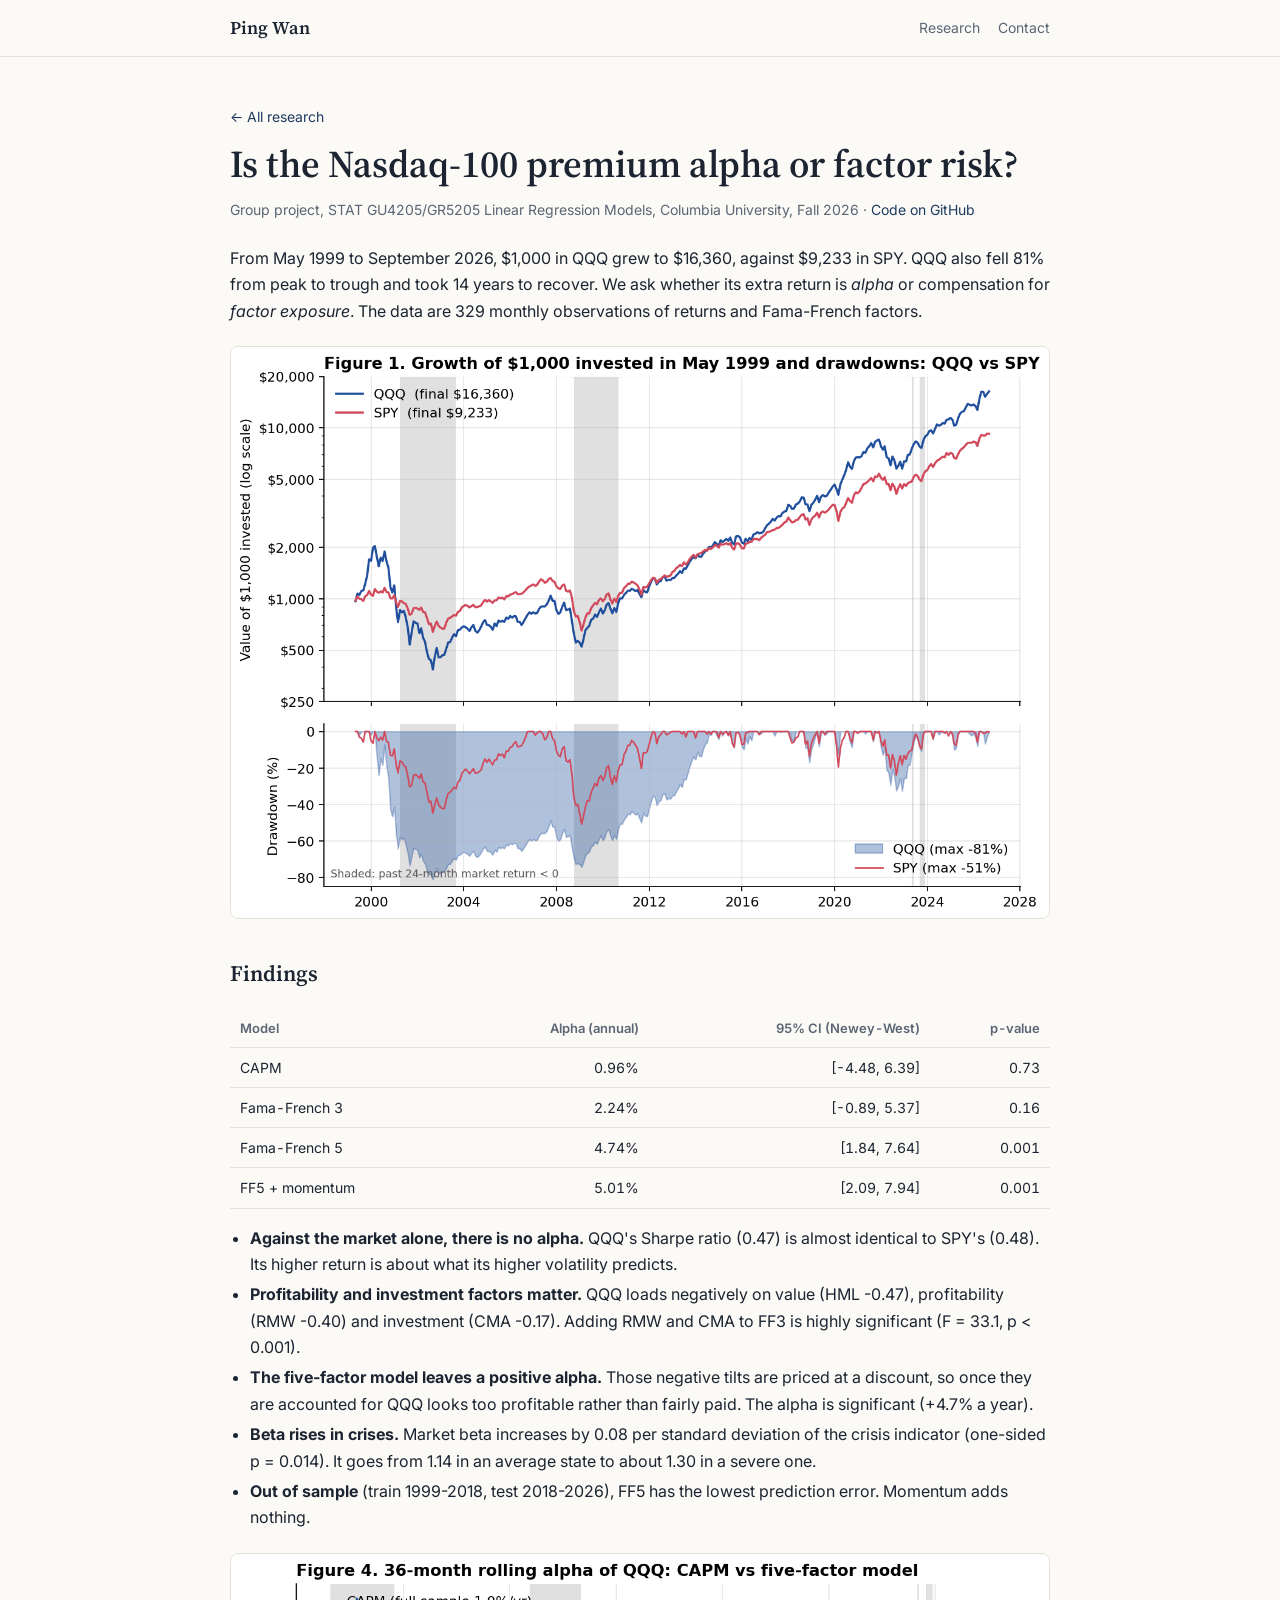
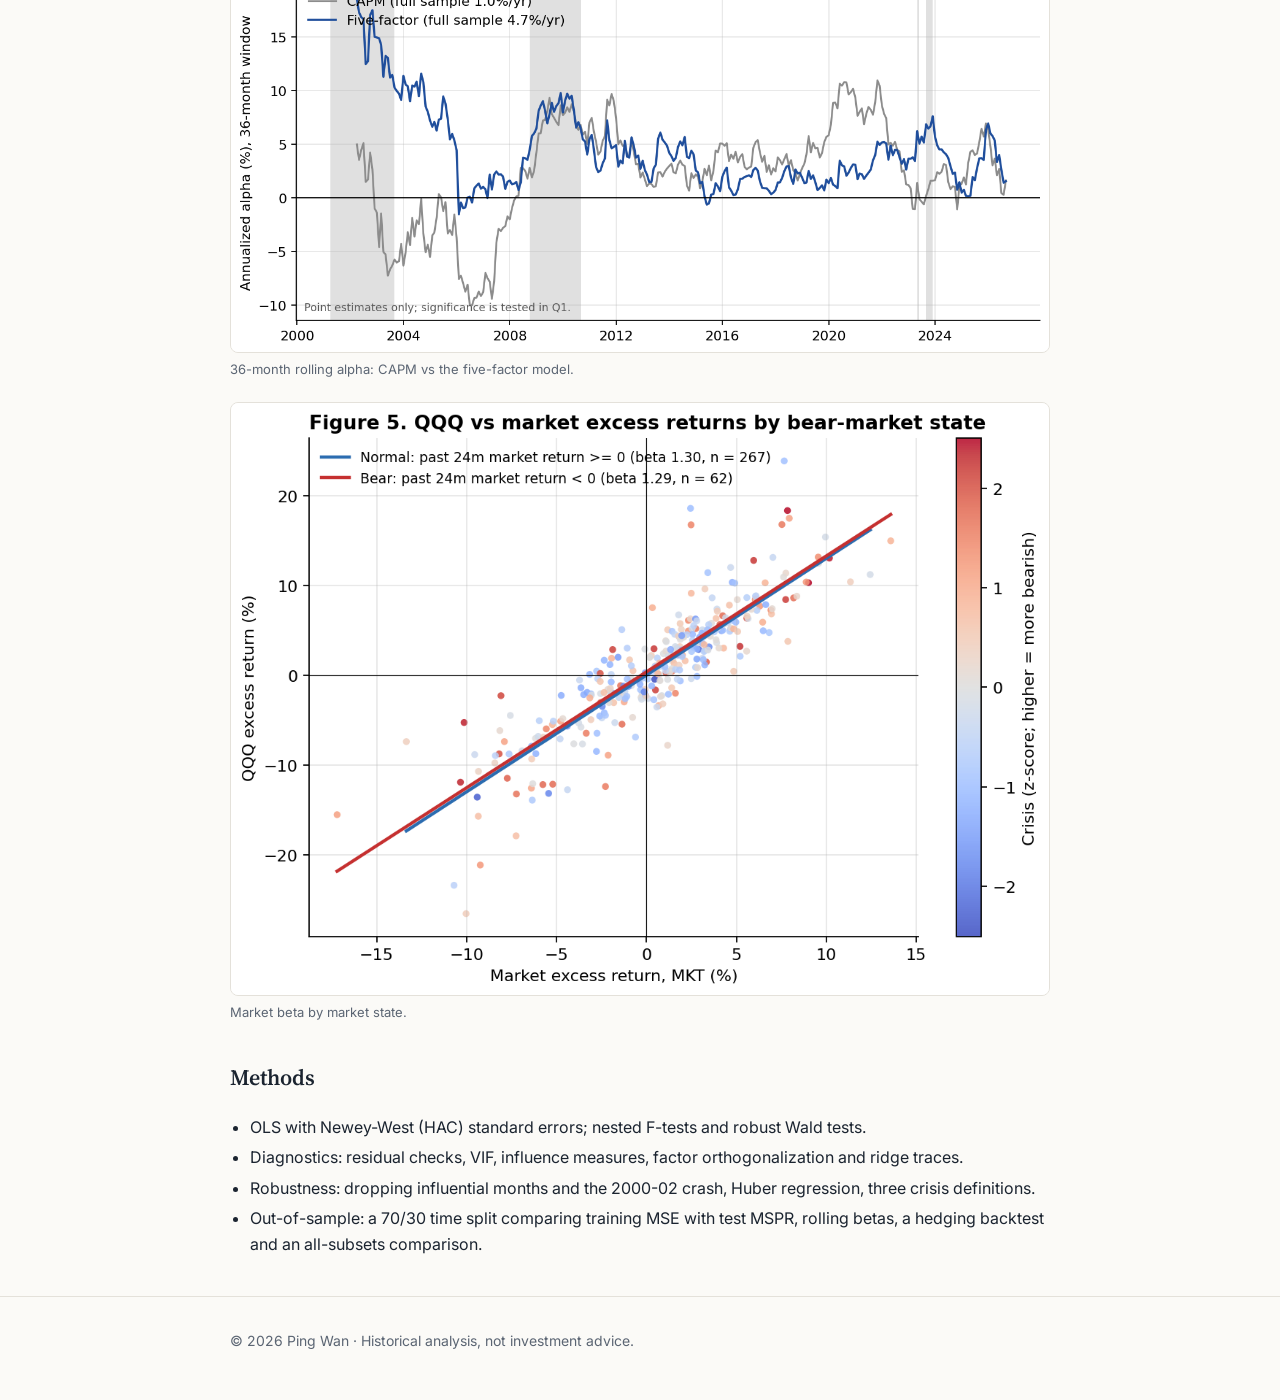
==== projects/qqq-factors.html @ c75c5f50 "Personal website: home page and four research pages Co-Authored-By: Claude Opus 5.5 <noreply@anthrop" ====
<!doctype html>
<html lang="en">
<head>
<meta charset="utf-8">
<meta name="viewport" content="width=device-width, initial-scale=1">
<title>QQQ Factor Analysis · Ping Wan</title>
<meta name="description" content="Is the Nasdaq-100 premium alpha or factor risk? Fama-French regressions on QQQ vs SPY, 1999-2026.">
<link href="https://fonts.googleapis.com/css2?family=Inter:wght@400;500;600&family=Source+Serif+4:opsz,wght@8..60,600&display=swap" rel="stylesheet">
<link rel="stylesheet" href="../assets/style.css">
</head>
<body>
<header class="site"><div class="wrap"><a class="name" href="../">Ping Wan</a><nav><a href="../#research">Research</a><a href="../#contact">Contact</a></nav></div></header>
<main class="wrap">
<article>
  <p class="back"><a href="../#research">← All research</a></p>
  <h1>Is the Nasdaq-100 premium alpha or factor risk?</h1>
  <p class="meta">Group project, STAT GU4205/GR5205 Linear Regression Models, Columbia University, Fall 2026 · <a href="https://github.com/wwwppppinnewyork/qqq-factor-analysis">Code on GitHub</a></p>

  <p>From May 1999 to September 2026, $1,000 in QQQ grew to $16,360, against $9,233 in SPY. QQQ also fell 81% from peak to trough and took 14 years to recover. We ask whether its extra return is <em>alpha</em> or compensation for <em>factor exposure</em>. The data are 329 monthly observations of returns and Fama-French factors.</p>

  <figure><img class="fig" src="../assets/img/qqq_growth.png" alt="Growth of 1,000 dollars in QQQ and SPY with drawdowns, 1999 to 2026" loading="lazy"></figure>

  <h2>Findings</h2>
  <div class="table-wrap"><table>
    <tr><th>Model</th><th class="num">Alpha (annual)</th><th class="num">95% CI (Newey-West)</th><th class="num">p-value</th></tr>
    <tr><td>CAPM</td><td class="num">0.96%</td><td class="num">[-4.48, 6.39]</td><td class="num">0.73</td></tr>
    <tr><td>Fama-French 3</td><td class="num">2.24%</td><td class="num">[-0.89, 5.37]</td><td class="num">0.16</td></tr>
    <tr><td>Fama-French 5</td><td class="num">4.74%</td><td class="num">[1.84, 7.64]</td><td class="num">0.001</td></tr>
    <tr><td>FF5 + momentum</td><td class="num">5.01%</td><td class="num">[2.09, 7.94]</td><td class="num">0.001</td></tr>
  </table></div>
  <ul class="tight">
    <li><strong>Against the market alone, there is no alpha.</strong> QQQ's Sharpe ratio (0.47) is almost identical to SPY's (0.48). Its higher return is about what its higher volatility predicts.</li>
    <li><strong>Profitability and investment factors matter.</strong> QQQ loads negatively on value (HML -0.47), profitability (RMW -0.40) and investment (CMA -0.17). Adding RMW and CMA to FF3 is highly significant (F = 33.1, p &lt; 0.001).</li>
    <li><strong>The five-factor model leaves a positive alpha.</strong> Those negative tilts are priced at a discount, so once they are accounted for QQQ looks too profitable rather than fairly paid. The alpha is significant (+4.7% a year).</li>
    <li><strong>Beta rises in crises.</strong> Market beta increases by 0.08 per standard deviation of the crisis indicator (one-sided p = 0.014). It goes from 1.14 in an average state to about 1.30 in a severe one.</li>
    <li><strong>Out of sample</strong> (train 1999-2018, test 2018-2026), FF5 has the lowest prediction error. Momentum adds nothing.</li>
  </ul>

  <figure><img class="fig" src="../assets/img/qqq_rolling_alpha.png" alt="36-month rolling alpha of QQQ under CAPM and the five-factor model" loading="lazy"><figcaption>36-month rolling alpha: CAPM vs the five-factor model.</figcaption></figure>
  <figure><img class="fig" src="../assets/img/qqq_beta_state.png" alt="QQQ market beta by market state" loading="lazy"><figcaption>Market beta by market state.</figcaption></figure>

  <h2>Methods</h2>
  <ul class="tight">
    <li>OLS with Newey-West (HAC) standard errors; nested F-tests and robust Wald tests.</li>
    <li>Diagnostics: residual checks, VIF, influence measures, factor orthogonalization and ridge traces.</li>
    <li>Robustness: dropping influential months and the 2000-02 crash, Huber regression, three crisis definitions.</li>
    <li>Out-of-sample: a 70/30 time split comparing training MSE with test MSPR, rolling betas, a hedging backtest and an all-subsets comparison.</li>
  </ul>
</article>
</main>
<footer><div class="wrap">© 2026 Ping Wan · Historical analysis, not investment advice.</div></footer>
</body>
</html>
---- assets/style.css ----
:root {
  --bg: #fbfaf7;
  --surface: #ffffff;
  --ink: #1b2430;
  --muted: #5b6573;
  --line: #e4e1da;
  --accent: #1f3a5f;
  --accent-soft: #e8eef6;
  --pos: #1d7a4f;
  --neg: #b23b3b;
  --serif: "Source Serif 4", Georgia, "Times New Roman", serif;
  --sans: "Inter", -apple-system, BlinkMacSystemFont, "Segoe UI", Roboto, sans-serif;
  --mono: "JetBrains Mono", ui-monospace, SFMono-Regular, Menlo, monospace;
}
@media (prefers-color-scheme: dark) {
  :root {
    --bg: #12161c;
    --surface: #1a2028;
    --ink: #e6e8eb;
    --muted: #9aa3ae;
    --line: #2a313b;
    --accent: #8fb3e0;
    --accent-soft: #1f2a38;
    --pos: #5cc28f;
    --neg: #e07a7a;
  }
  img.fig { background: #fff; }
}
* { box-sizing: border-box; }
html { -webkit-text-size-adjust: 100%; }
body {
  margin: 0;
  background: var(--bg);
  color: var(--ink);
  font: 16px/1.65 var(--sans);
}
a { color: var(--accent); text-decoration: none; border-bottom: 1px solid transparent; }
a:hover { border-bottom-color: currentColor; }
.wrap { max-width: 860px; margin: 0 auto; padding: 0 20px; }

header.site {
  border-bottom: 1px solid var(--line);
  background: var(--bg);
  position: sticky; top: 0; z-index: 10;
}
header.site .wrap { display: flex; align-items: center; justify-content: space-between; height: 56px; gap: 16px; }
header.site .name { font-family: var(--serif); font-weight: 600; font-size: 18px; color: var(--ink); }
header.site nav { display: flex; gap: 18px; font-size: 14px; flex-wrap: wrap; }
header.site nav a { color: var(--muted); }
header.site nav a:hover { color: var(--accent); }

.hero { padding: 64px 0 40px; }
.hero h1 { font-family: var(--serif); font-weight: 600; font-size: clamp(32px, 6vw, 44px); line-height: 1.15; margin: 0 0 12px; letter-spacing: -0.01em; }
.hero .lede { font-size: 18px; color: var(--muted); max-width: 640px; margin: 0 0 20px; }
.links { display: flex; flex-wrap: wrap; gap: 10px; }
.btn {
  display: inline-flex; align-items: center; gap: 6px;
  padding: 7px 14px; border: 1px solid var(--line); border-radius: 999px;
  font-size: 14px; color: var(--ink); background: var(--surface);
}
.btn:hover { border-color: var(--accent); color: var(--accent); }

section { padding: 36px 0; border-top: 1px solid var(--line); }
h2 { font-family: var(--serif); font-weight: 600; font-size: 26px; margin: 0 0 18px; }
h3 { font-size: 18px; margin: 0 0 6px; }
p { margin: 0 0 14px; }
.muted { color: var(--muted); }
.small { font-size: 14px; }

.edu { display: grid; gap: 14px; }
.edu .row { display: flex; justify-content: space-between; gap: 12px; flex-wrap: wrap; }
.edu .school { font-weight: 600; }

.cards { display: grid; gap: 18px; }
.card {
  background: var(--surface); border: 1px solid var(--line); border-radius: 12px;
  padding: 22px; display: grid; gap: 10px;
}
.card .tags { display: flex; flex-wrap: wrap; gap: 6px; }
.tag { font-size: 12px; padding: 2px 9px; border-radius: 999px; background: var(--accent-soft); color: var(--accent); }
.card .finding { border-left: 3px solid var(--accent); padding: 2px 0 2px 12px; color: var(--ink); }
.card .actions { display: flex; gap: 16px; font-size: 14px; flex-wrap: wrap; }

.skills { display: grid; grid-template-columns: 180px 1fr; gap: 8px 18px; }
.skills dt { font-weight: 600; }
.skills dd { margin: 0; color: var(--muted); }

footer { padding: 32px 0 48px; border-top: 1px solid var(--line); color: var(--muted); font-size: 14px; }

/* project pages */
article { padding: 48px 0 24px; }
article h1 { font-family: var(--serif); font-weight: 600; font-size: clamp(28px, 5vw, 38px); line-height: 1.2; margin: 0 0 10px; }
article h2 { margin-top: 36px; font-size: 22px; }
article .meta { color: var(--muted); font-size: 14px; margin-bottom: 24px; }
.callout { background: var(--accent-soft); border-radius: 10px; padding: 16px 18px; margin: 18px 0; }
.callout strong { color: var(--accent); }
figure { margin: 22px 0; }
img.fig { width: 100%; height: auto; border: 1px solid var(--line); border-radius: 8px; display: block; }
figcaption { font-size: 13px; color: var(--muted); margin-top: 6px; }
.table-wrap { overflow-x: auto; margin: 16px 0; -webkit-overflow-scrolling: touch; }
table { border-collapse: collapse; width: 100%; font-size: 14px; font-variant-numeric: tabular-nums; }
th, td { text-align: left; padding: 8px 10px; border-bottom: 1px solid var(--line); white-space: nowrap; }
th { font-weight: 600; color: var(--muted); font-size: 13px; }
td.num, th.num { text-align: right; }
.pos { color: var(--pos); }
.neg { color: var(--neg); }
ul.tight { margin: 0 0 14px; padding-left: 20px; }
ul.tight li { margin: 4px 0; }
code { font-family: var(--mono); font-size: 0.9em; background: var(--accent-soft); padding: 1px 5px; border-radius: 4px; }
.back { font-size: 14px; }

@media (max-width: 600px) {
  .hero { padding: 40px 0 28px; }
  .skills { grid-template-columns: 1fr; gap: 2px; }
  .skills dd { margin-bottom: 10px; }
  header.site nav { gap: 12px; }
  header.site .wrap { height: auto; min-height: 56px; padding-top: 8px; padding-bottom: 8px; flex-wrap: wrap; }
}
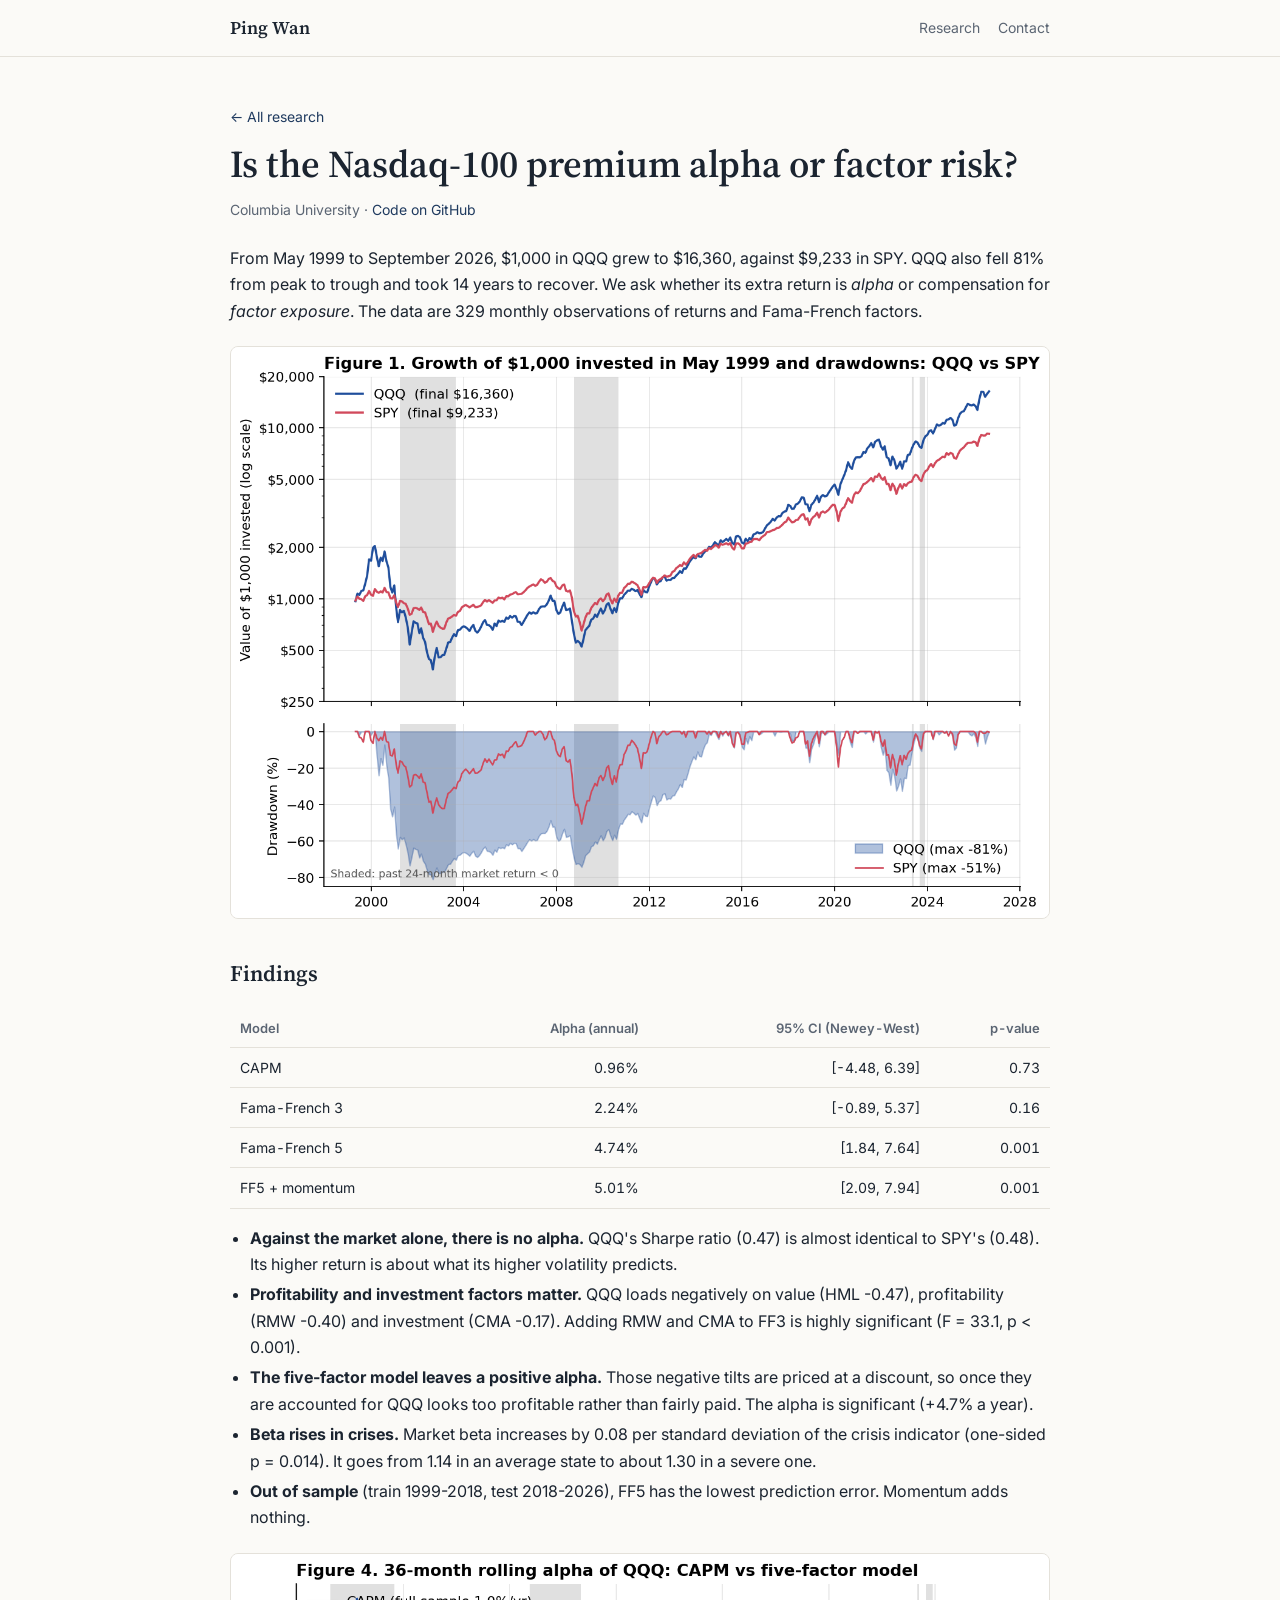
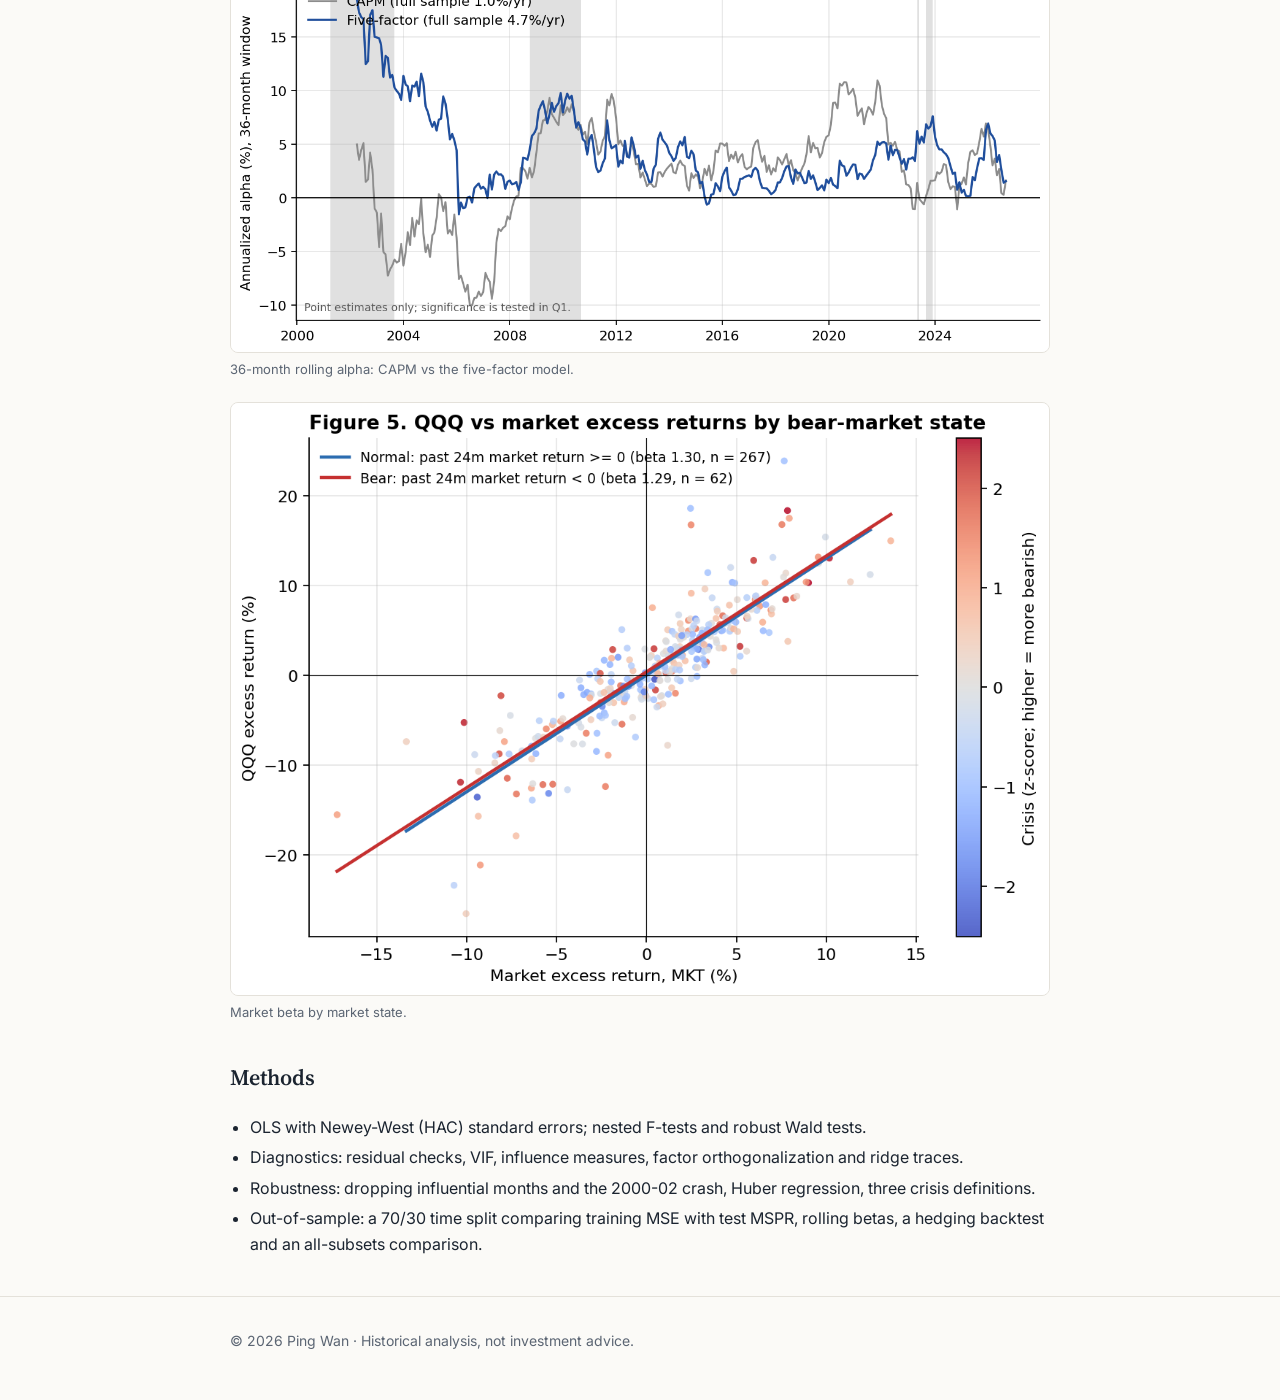
==== commit 5efbfb9f: "Remove Chinese-language files and course references Co-Authored-By: Claude Opus 5.5 <noreply@anthrop" ====
--- a/projects/qqq-factors.html
+++ b/projects/qqq-factors.html
@@ -14,7 +14,7 @@
 <article>
   <p class="back"><a href="../#research">← All research</a></p>
   <h1>Is the Nasdaq-100 premium alpha or factor risk?</h1>
-  <p class="meta">Group project, STAT GU4205/GR5205 Linear Regression Models, Columbia University, Fall 2026 · <a href="https://github.com/wwwppppinnewyork/qqq-factor-analysis">Code on GitHub</a></p>
+  <p class="meta">Columbia University · <a href="https://github.com/wwwppppinnewyork/qqq-factor-analysis">Code on GitHub</a></p>
 
   <p>From May 1999 to September 2026, $1,000 in QQQ grew to $16,360, against $9,233 in SPY. QQQ also fell 81% from peak to trough and took 14 years to recover. We ask whether its extra return is <em>alpha</em> or compensation for <em>factor exposure</em>. The data are 329 monthly observations of returns and Fama-French factors.</p>
 
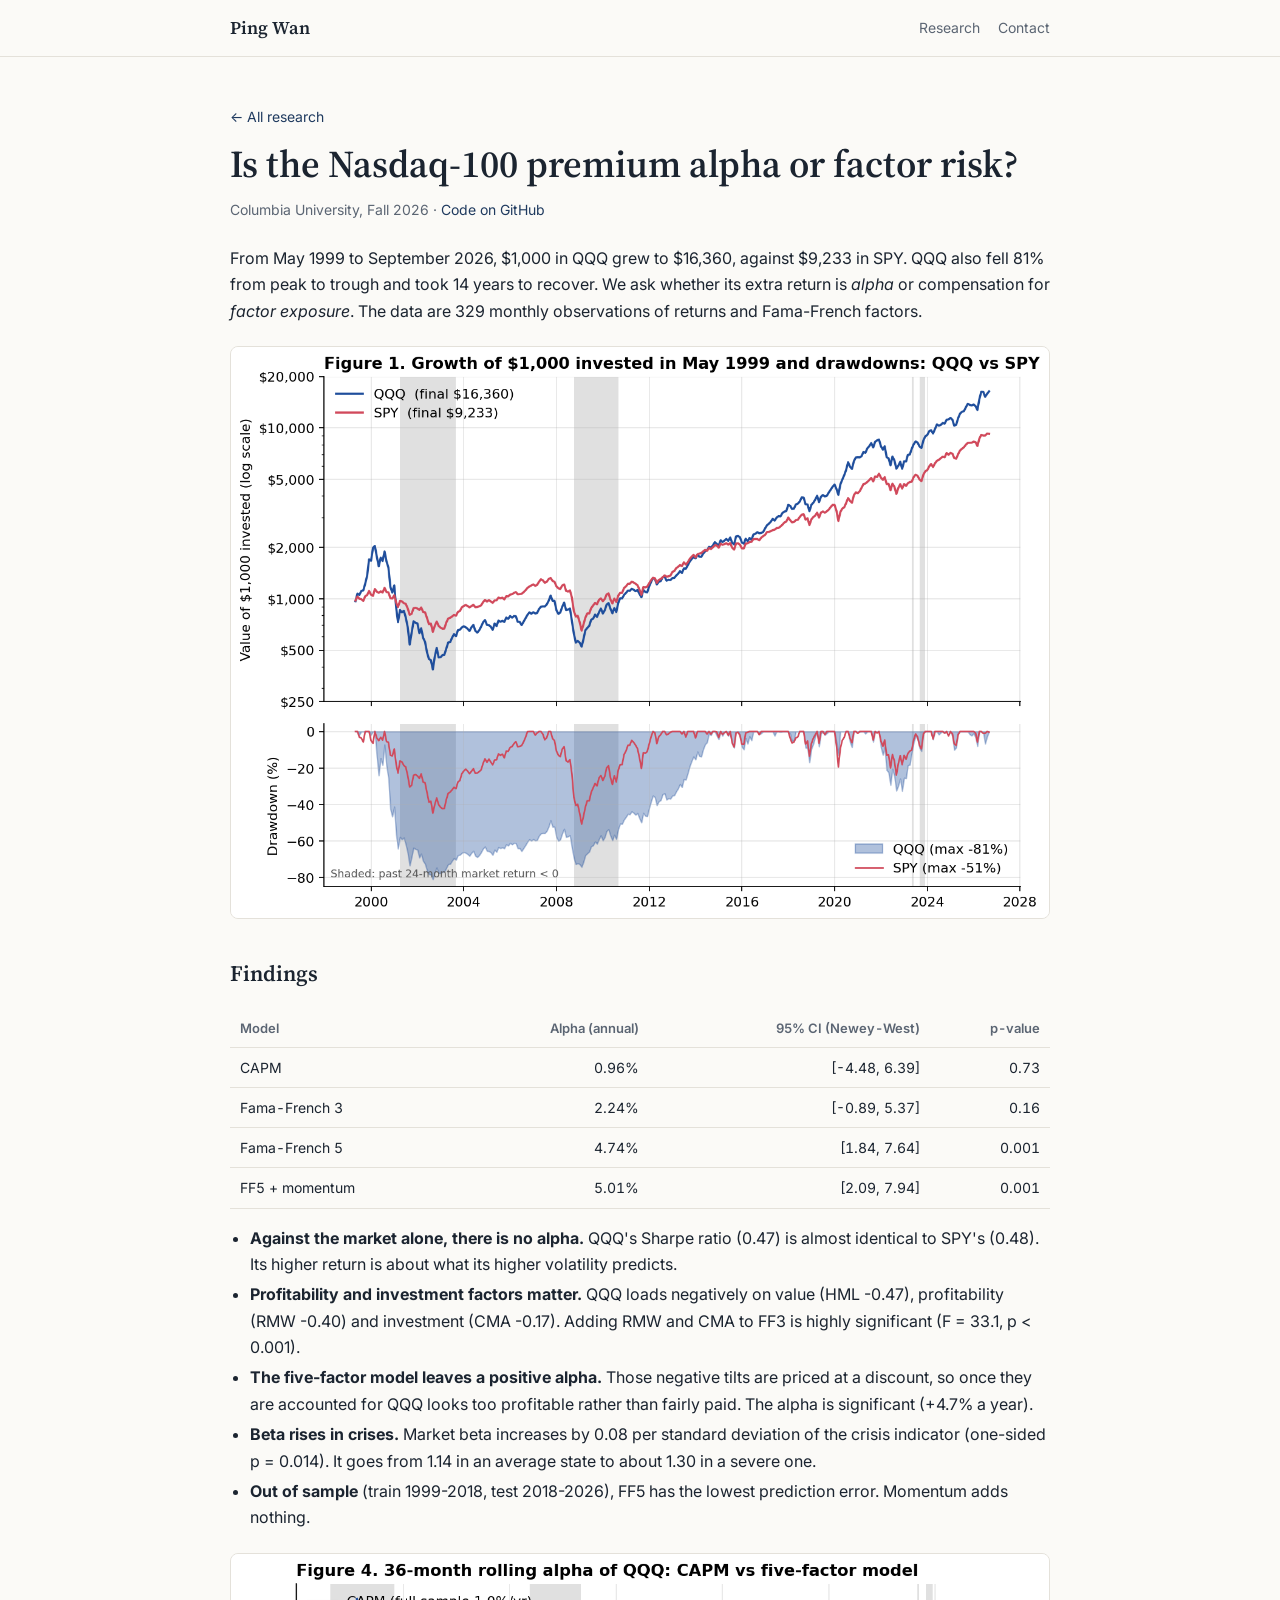
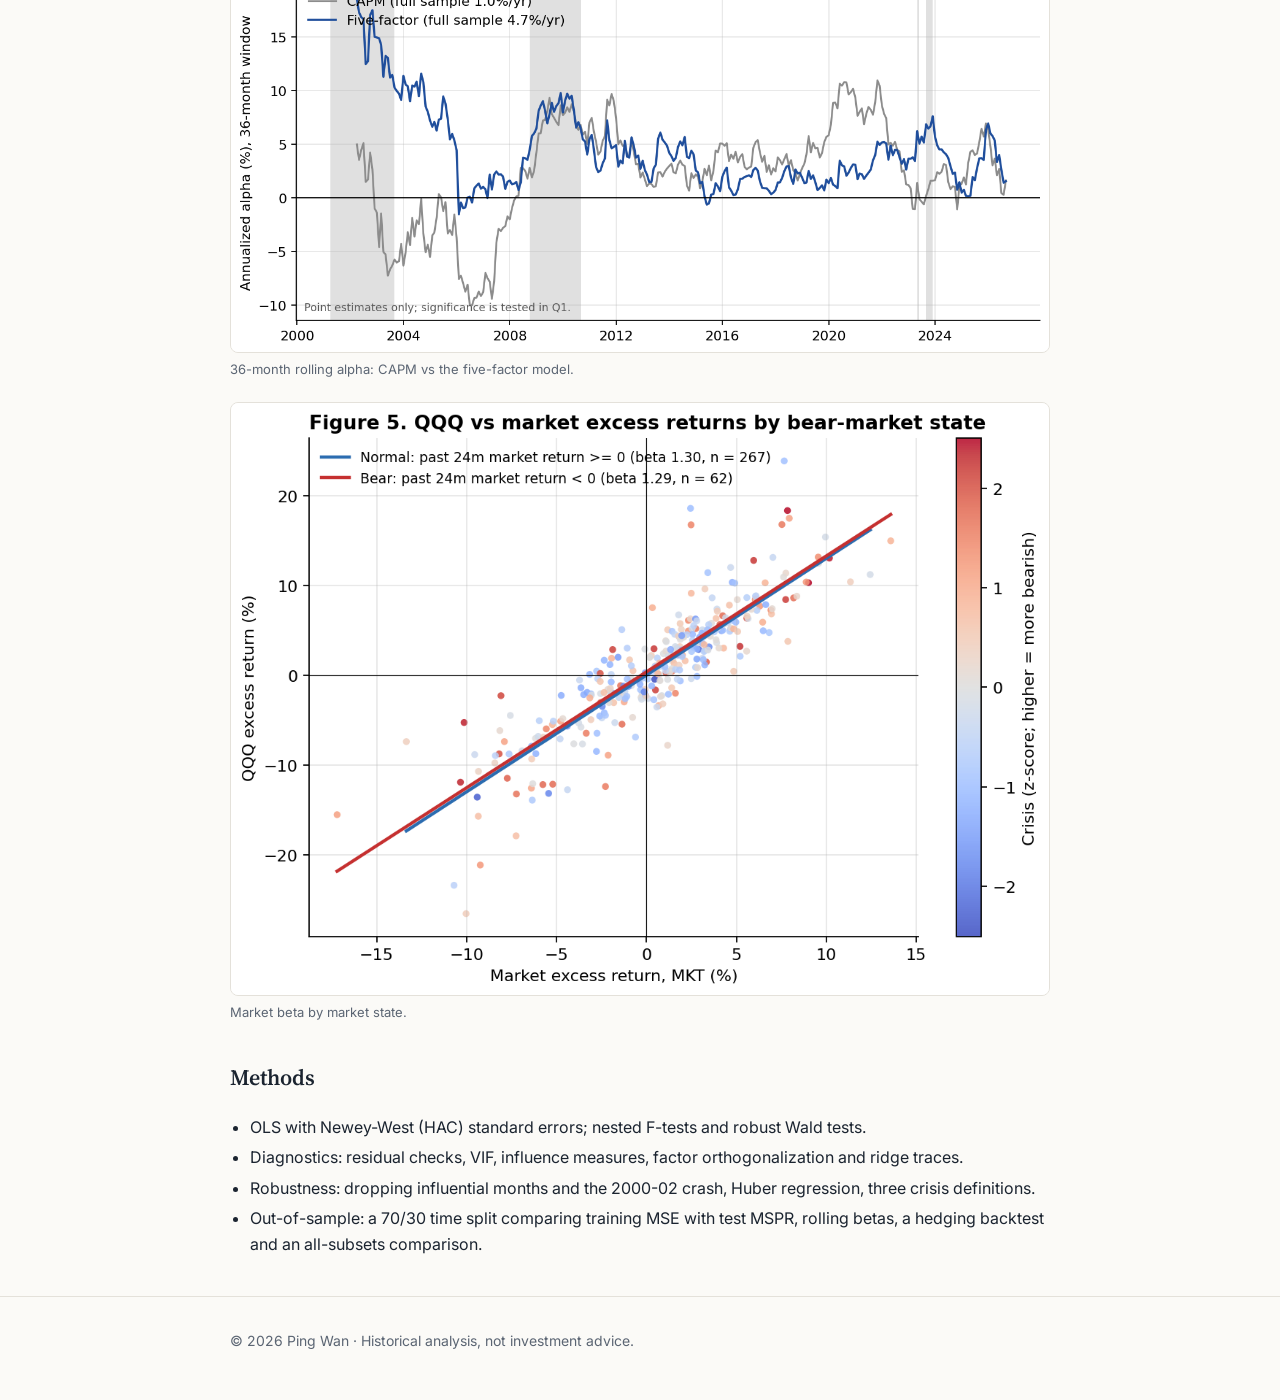
==== commit 40f6d9f2: "QQQ page: match README (Columbia University, Fall 2026) Co-Authored-By: Claude Opus 5.5 <noreply@ant" ====
--- a/projects/qqq-factors.html
+++ b/projects/qqq-factors.html
@@ -14,7 +14,7 @@
 <article>
   <p class="back"><a href="../#research">← All research</a></p>
   <h1>Is the Nasdaq-100 premium alpha or factor risk?</h1>
-  <p class="meta">Columbia University · <a href="https://github.com/wwwppppinnewyork/qqq-factor-analysis">Code on GitHub</a></p>
+  <p class="meta">Columbia University, Fall 2026 · <a href="https://github.com/wwwppppinnewyork/qqq-factor-analysis">Code on GitHub</a></p>
 
   <p>From May 1999 to September 2026, $1,000 in QQQ grew to $16,360, against $9,233 in SPY. QQQ also fell 81% from peak to trough and took 14 years to recover. We ask whether its extra return is <em>alpha</em> or compensation for <em>factor exposure</em>. The data are 329 monthly observations of returns and Fama-French factors.</p>
 
